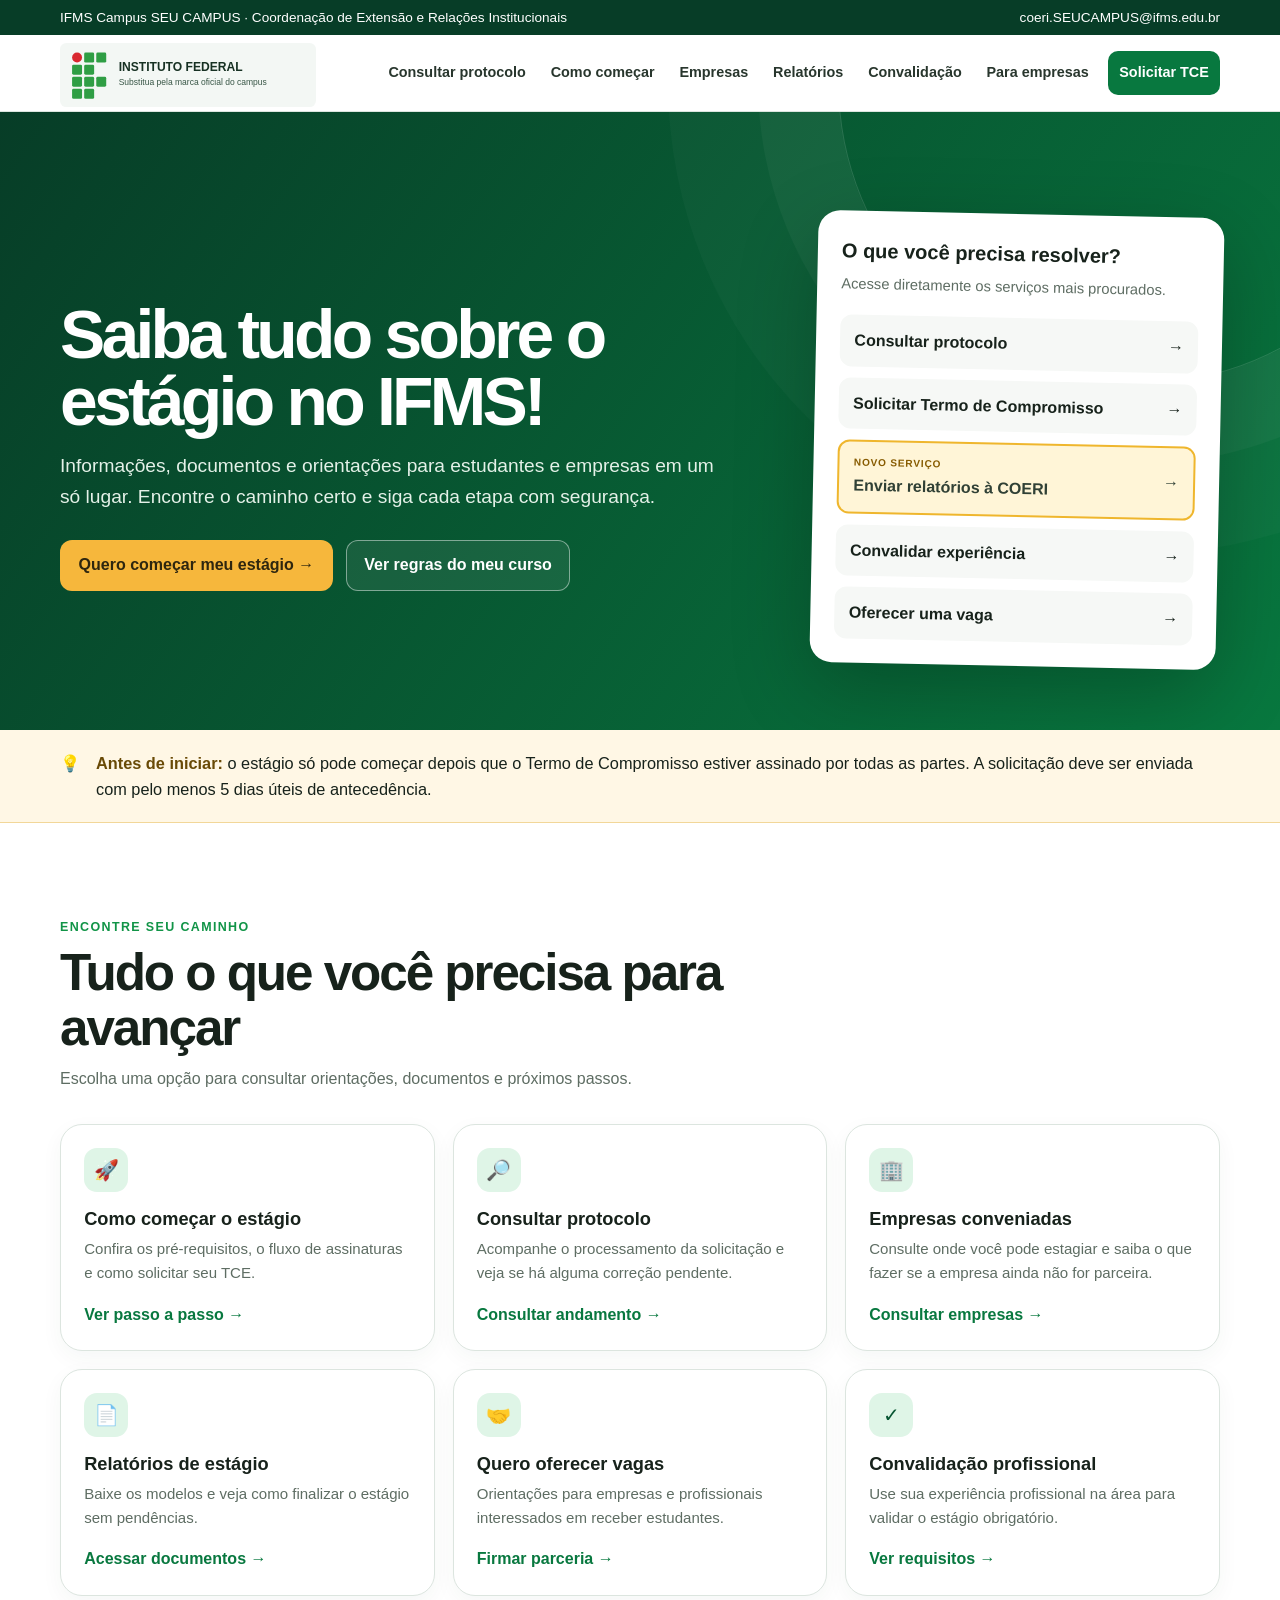
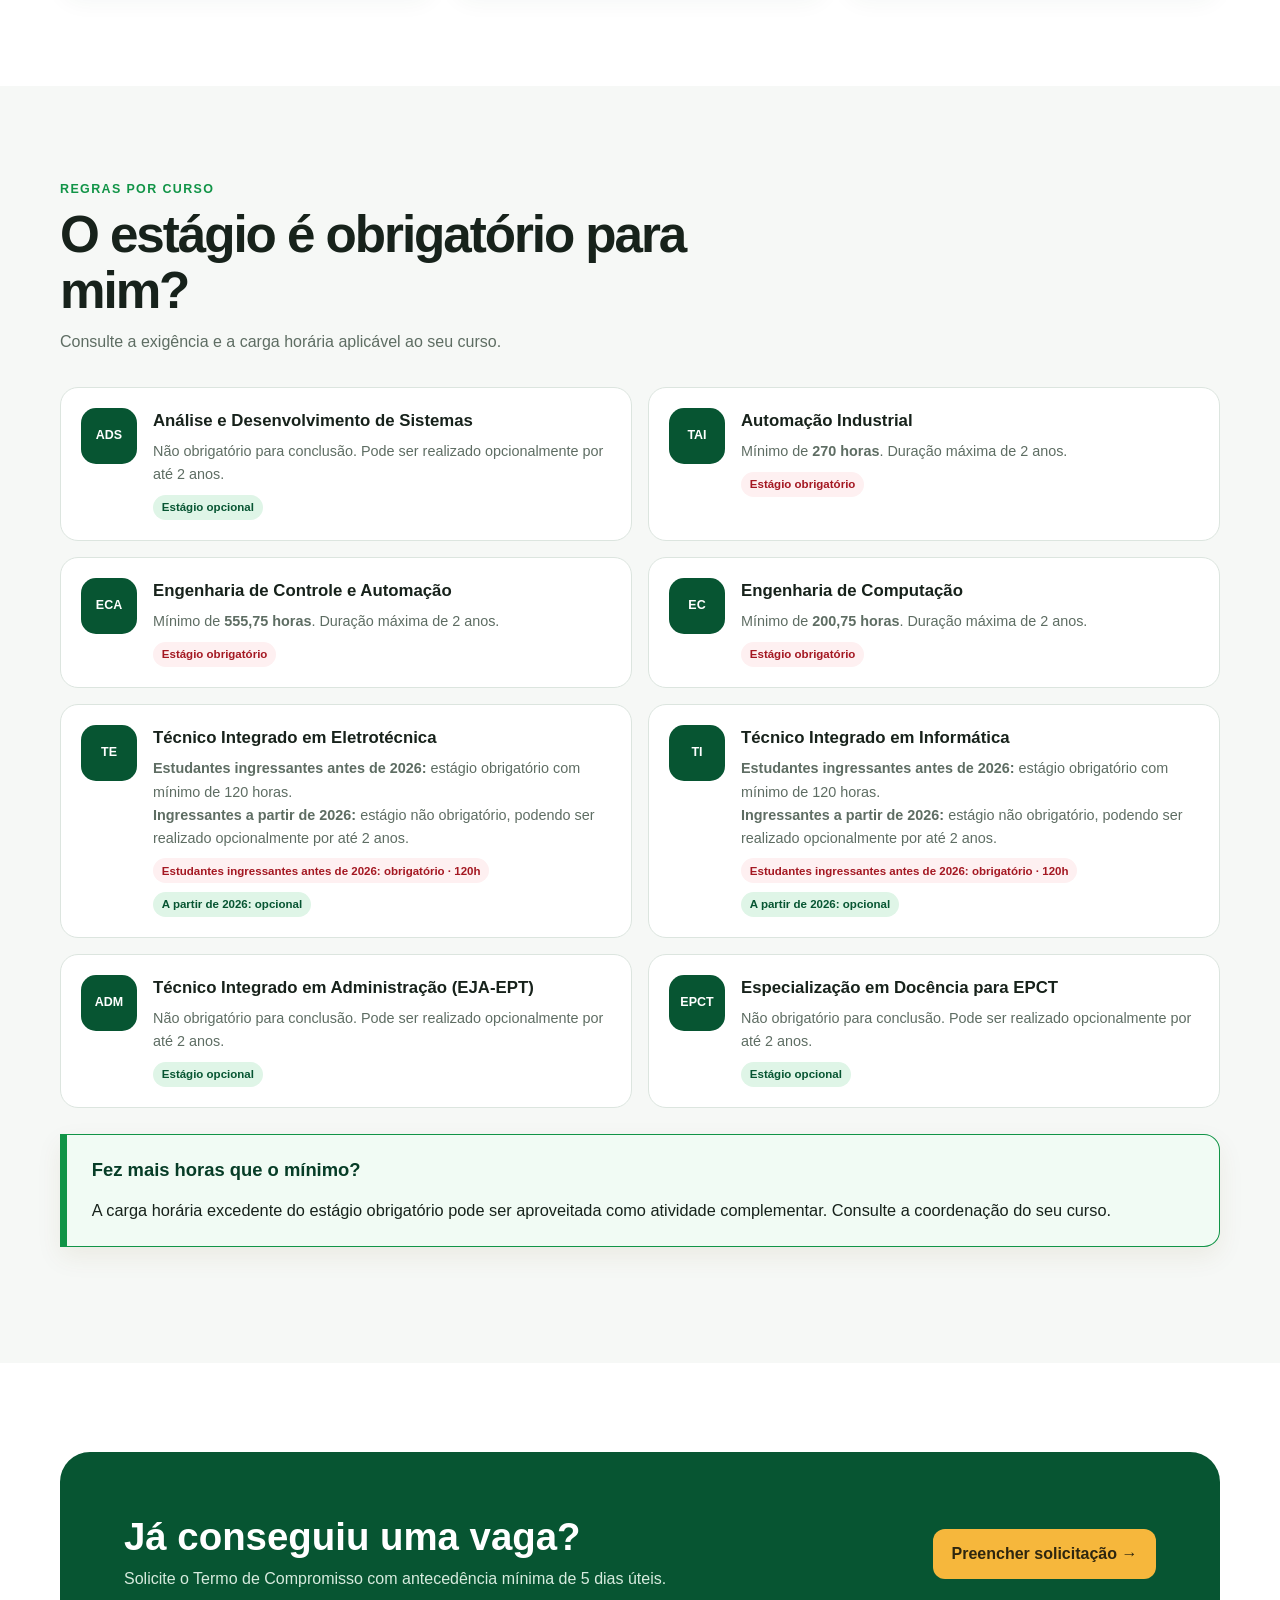
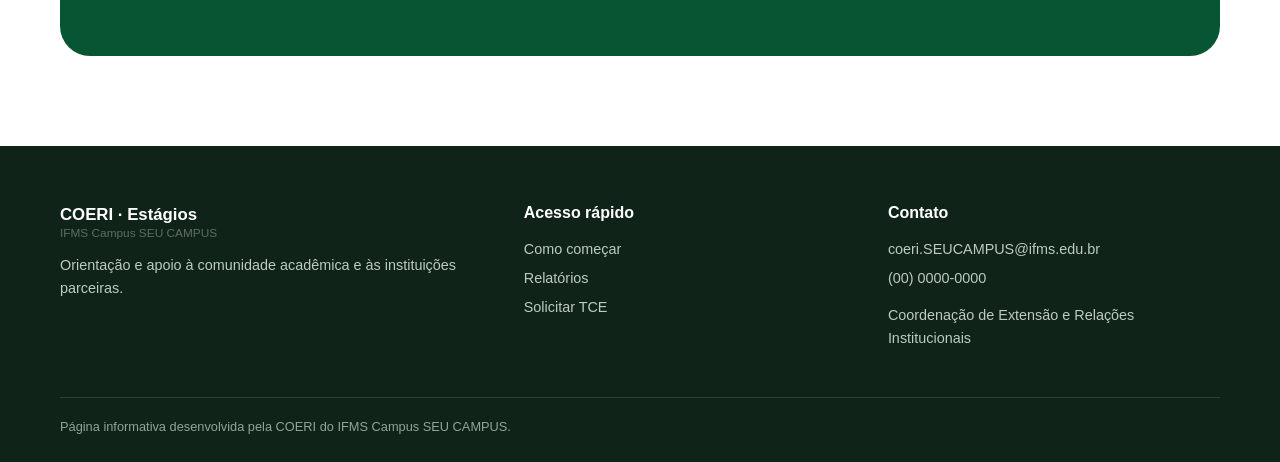
==== index.html @ 61000d0a "Cria modelo reutilizavel do portal de estagios" ====
<!doctype html><html lang="pt-BR"><head><script src="assets/campus-config.js"></script><script src="assets/campus-runtime.js" defer></script><meta charset="utf-8"><meta name="viewport" content="width=device-width,initial-scale=1"><meta name="description" content="Portal de estágios da COERI do IFMS Campus SEU CAMPUS."><title>Estágio no IFMS SUA CIDADE | COERI</title><link rel="stylesheet" href="assets/styles.css?v=20260724-4"></head><body>
<a class="skip-link" href="#conteudo">Ir para o conteúdo</a>
<div class="topbar"><div class="container"><span>IFMS Campus SEU CAMPUS · Coordenação de Extensão e Relações Institucionais</span><a href="mailto:coeri.SEUCAMPUS@ifms.edu.br">coeri.SEUCAMPUS@ifms.edu.br</a></div></div>
<header class="site-header"><div class="container nav-wrap"><a class="brand" href="./"><span class="brand-mark" aria-hidden="true"><i></i><i></i><i></i><i></i><i></i><i></i><i></i><i></i><i></i><i></i><i></i><i></i></span><span><strong>COERI · Estágios</strong><span>IFMS Campus SEU CAMPUS</span></span></a><button class="menu-btn" aria-expanded="false" aria-label="Abrir menu">Menu</button><nav class="nav-links" aria-label="Principal"><a href="consultar-protocolo">Consultar protocolo</a><a href="como-comecar">Como começar</a><a href="empresas">Empresas</a><a href="relatorios">Relatórios</a><a href="convalidacao">Convalidação</a><a href="para-empresas">Para empresas</a><a class="nav-cta" href="formulario-tce">Solicitar TCE</a></nav></div></header>
<main id="conteudo">
<section class="hero"><div class="container hero-grid"><div><h1>Saiba tudo sobre o estágio no IFMS!</h1><p>Informações, documentos e orientações para estudantes e empresas em um só lugar. Encontre o caminho certo e siga cada etapa com segurança.</p><div class="actions"><a class="btn btn-primary" href="como-comecar">Quero começar meu estágio →</a><a class="btn btn-secondary" href="#cursos">Ver regras do meu curso</a></div></div><aside class="hero-card"><h2>O que você precisa resolver?</h2><p>Acesse diretamente os serviços mais procurados.</p><div class="quick-list"><a href="consultar-protocolo"><span>Consultar protocolo</span><b>→</b></a><a href="formulario-tce"><span>Solicitar Termo de Compromisso</span><b>→</b></a><a class="quick-report-upload" href="enviar-relatorios"><span><small>Novo serviço</small>Enviar relatórios à COERI</span><b>→</b></a><a href="convalidacao"><span>Convalidar experiência</span><b>→</b></a><a href="para-empresas"><span>Oferecer uma vaga</span><b>→</b></a></div></aside></div></section>
<div class="notice-bar"><div class="container"><b>💡</b><div><strong>Antes de iniciar:</strong> o estágio só pode começar depois que o Termo de Compromisso estiver assinado por todas as partes. A solicitação deve ser enviada com pelo menos 5 dias úteis de antecedência.</div></div></div>
<section class="section"><div class="container"><div class="section-head"><span class="eyebrow">Encontre seu caminho</span><h2>Tudo o que você precisa para avançar</h2><p>Escolha uma opção para consultar orientações, documentos e próximos passos.</p></div><div class="card-grid">
<article class="card"><div class="card-icon">🚀</div><h3>Como começar o estágio</h3><p>Confira os pré-requisitos, o fluxo de assinaturas e como solicitar seu TCE.</p><a class="text-link" href="como-comecar">Ver passo a passo →</a></article>
<article class="card"><div class="card-icon">🔎</div><h3>Consultar protocolo</h3><p>Acompanhe o processamento da solicitação e veja se há alguma correção pendente.</p><a class="text-link" href="consultar-protocolo">Consultar andamento →</a></article>
<article class="card"><div class="card-icon">🏢</div><h3>Empresas conveniadas</h3><p>Consulte onde você pode estagiar e saiba o que fazer se a empresa ainda não for parceira.</p><a class="text-link" href="empresas">Consultar empresas →</a></article>
<article class="card"><div class="card-icon">📄</div><h3>Relatórios de estágio</h3><p>Baixe os modelos e veja como finalizar o estágio sem pendências.</p><a class="text-link" href="relatorios">Acessar documentos →</a></article>
<article class="card"><div class="card-icon">🤝</div><h3>Quero oferecer vagas</h3><p>Orientações para empresas e profissionais interessados em receber estudantes.</p><a class="text-link" href="para-empresas">Firmar parceria →</a></article>
<article class="card"><div class="card-icon">✓</div><h3>Convalidação profissional</h3><p>Use sua experiência profissional na área para validar o estágio obrigatório.</p><a class="text-link" href="convalidacao">Ver requisitos →</a></article>
</div></div></section>
<section class="section section-soft" id="cursos"><div class="container"><div class="section-head"><span class="eyebrow">Regras por curso</span><h2>O estágio é obrigatório para mim?</h2><p>Consulte a exigência e a carga horária aplicável ao seu curso.</p></div><div class="course-grid">
<article class="course optional"><div class="course-badge">ADS</div><div><h3>Análise e Desenvolvimento de Sistemas</h3><p>Não obrigatório para conclusão. Pode ser realizado opcionalmente por até 2 anos.</p><span class="tag optional">Estágio opcional</span></div></article>
<article class="course"><div class="course-badge">TAI</div><div><h3>Automação Industrial</h3><p>Mínimo de <strong>270 horas</strong>. Duração máxima de 2 anos.</p><span class="tag">Estágio obrigatório</span></div></article>
<article class="course"><div class="course-badge">ECA</div><div><h3>Engenharia de Controle e Automação</h3><p>Mínimo de <strong>555,75 horas</strong>. Duração máxima de 2 anos.</p><span class="tag">Estágio obrigatório</span></div></article>
<article class="course"><div class="course-badge">EC</div><div><h3>Engenharia de Computação</h3><p>Mínimo de <strong>200,75 horas</strong>. Duração máxima de 2 anos.</p><span class="tag">Estágio obrigatório</span></div></article>
<article class="course optional"><div class="course-badge">TE</div><div><h3>Técnico Integrado em Eletrotécnica</h3><p><strong>Estudantes ingressantes antes de 2026:</strong> estágio obrigatório com mínimo de 120 horas.<br><strong>Ingressantes a partir de 2026:</strong> estágio não obrigatório, podendo ser realizado opcionalmente por até 2 anos.</p><span class="tag">Estudantes ingressantes antes de 2026: obrigatório · 120h</span> <span class="tag optional">A partir de 2026: opcional</span></div></article>
<article class="course optional"><div class="course-badge">TI</div><div><h3>Técnico Integrado em Informática</h3><p><strong>Estudantes ingressantes antes de 2026:</strong> estágio obrigatório com mínimo de 120 horas.<br><strong>Ingressantes a partir de 2026:</strong> estágio não obrigatório, podendo ser realizado opcionalmente por até 2 anos.</p><span class="tag">Estudantes ingressantes antes de 2026: obrigatório · 120h</span> <span class="tag optional">A partir de 2026: opcional</span></div></article>
<article class="course optional"><div class="course-badge">ADM</div><div><h3>Técnico Integrado em Administração (EJA-EPT)</h3><p>Não obrigatório para conclusão. Pode ser realizado opcionalmente por até 2 anos.</p><span class="tag optional">Estágio opcional</span></div></article>
<article class="course optional"><div class="course-badge">EPCT</div><div><h3>Especialização em Docência para EPCT</h3><p>Não obrigatório para conclusão. Pode ser realizado opcionalmente por até 2 anos.</p><span class="tag optional">Estágio opcional</span></div></article>
</div><div class="callout green"><strong>Fez mais horas que o mínimo?</strong><p>A carga horária excedente do estágio obrigatório pode ser aproveitada como atividade complementar. Consulte a coordenação do seu curso.</p></div></div></section>
<section class="section"><div class="container"><div class="cta-band"><div><h2>Já conseguiu uma vaga?</h2><p>Solicite o Termo de Compromisso com antecedência mínima de 5 dias úteis.</p></div><a class="btn btn-primary" href="formulario-tce">Preencher solicitação →</a></div></div></section>
</main>
<footer class="site-footer"><div class="container"><div class="footer-grid"><div><a class="brand" href="./"><span><strong style="color:white">COERI · Estágios</strong><span>IFMS Campus SEU CAMPUS</span></span></a><p>Orientação e apoio à comunidade acadêmica e às instituições parceiras.</p></div><div><h3>Acesso rápido</h3><a href="como-comecar">Como começar</a><a href="relatorios">Relatórios</a><a href="formulario-tce">Solicitar TCE</a></div><div><h3>Contato</h3><a href="mailto:coeri.SEUCAMPUS@ifms.edu.br">coeri.SEUCAMPUS@ifms.edu.br</a><a href="tel:+550000000000">(00) 0000-0000</a><p>Coordenação de Extensão e Relações Institucionais</p></div></div><div class="footer-bottom">Página informativa desenvolvida pela COERI do IFMS Campus SEU CAMPUS.</div></div></footer><script src="assets/main.js"></script></body></html>
---- assets/styles.css ----
:root {
  --green-950: #073d27;
  --green-900: #075532;
  --green-800: #08783f;
  --green-700: #119447;
  --green-100: #dff5e7;
  --green-50: #f1fbf4;
  --red: #d6262f;
  --amber: #f6b73c;
  --ink: #17221b;
  --muted: #5e6d63;
  --line: #dce5df;
  --paper: #ffffff;
  --soft: #f6f8f6;
  --shadow: 0 16px 45px rgba(7, 61, 39, .11);
  --radius: 22px;
}

* { box-sizing: border-box; }
html { scroll-behavior: smooth; }
body {
  margin: 0;
  color: var(--ink);
  background: var(--paper);
  font-family: Inter, "Segoe UI", Arial, sans-serif;
  line-height: 1.6;
}
a { color: inherit; }
img { max-width: 100%; }
button, input, select, textarea { font: inherit; }
p, li, a, strong, span { overflow-wrap: break-word; }

.skip-link { position: absolute; left: -999px; top: 0; }
.skip-link:focus { left: 1rem; top: 1rem; z-index: 999; background: #fff; padding: .7rem 1rem; }
.container { width: min(1160px, calc(100% - 2rem)); margin-inline: auto; }

.topbar { background: var(--green-950); color: #fff; font-size: .85rem; }
.topbar .container { min-height: 35px; display: flex; align-items: center; justify-content: space-between; gap: 1rem; }
.topbar a { color: #fff; text-decoration: none; }
.site-header { position: sticky; top: 0; z-index: 30; background: rgba(255,255,255,.96); border-bottom: 1px solid var(--line); backdrop-filter: blur(14px); }
.nav-wrap { min-height: 76px; display: flex; align-items: center; justify-content: space-between; gap: 1.5rem; }
.brand { display: flex; align-items: center; gap: .75rem; text-decoration: none; line-height: 1.05; }
.brand-mark { width: 39px; height: 47px; display: grid; grid-template-columns: repeat(3, 10px); grid-auto-rows: 10px; gap: 3px; flex: 0 0 auto; }
.brand-mark i { display:block; width:10px; height:10px; border-radius:2px; background:var(--green-700); }
.brand-mark i:first-child { border-radius:50%; background:var(--red); }
.brand-mark i:nth-child(2),.brand-mark i:nth-child(3),.brand-mark i:nth-child(6),.brand-mark i:nth-child(8),.brand-mark i:nth-child(9),.brand-mark i:nth-child(11),.brand-mark i:nth-child(12) { visibility:hidden; }
.brand strong { display:block; color:var(--green-900); font-size:1.05rem; }
.brand span { display:block; color:var(--muted); font-size:.74rem; margin-top:.25rem; }
.site-header .brand-mark {
  width: 270px;
  height: 64px;
  display: block;
  background: url("logo-campus.svg") center left / contain no-repeat;
}
.site-header .brand-mark i { display:none; }
.site-header .brand > span:not(.brand-mark) { display:none; }
.nav-links { display:flex; align-items:center; gap:.15rem; }
.nav-links a { text-decoration:none; color:#28362d; font-size:.9rem; font-weight:650; padding:.65rem .7rem; border-radius:10px; }
.nav-links a:hover,.nav-links a[aria-current="page"] { color:var(--green-800); background:var(--green-50); }
.nav-links .nav-cta { background:var(--green-800); color:#fff; margin-left:.35rem; }
.nav-links .nav-cta:hover { background:var(--green-900); color:#fff; }
.menu-btn { display:none; border:0; background:var(--green-50); color:var(--green-900); padding:.6rem .75rem; border-radius:10px; font-weight:750; }

.hero { position:relative; overflow:hidden; background:linear-gradient(125deg, var(--green-950), var(--green-800)); color:#fff; padding:clamp(4.7rem,8vw,8rem) 0 4rem; }
.hero:before { content:""; position:absolute; width:600px; height:600px; border:1px solid rgba(255,255,255,.14); border-radius:50%; right:-160px; top:-330px; box-shadow:0 0 0 80px rgba(255,255,255,.035),0 0 0 170px rgba(255,255,255,.025); }
.hero-grid { position:relative; display:grid; grid-template-columns:minmax(0,1.25fr) minmax(280px,.75fr); gap:clamp(2rem,6vw,5rem); align-items:center; }
.eyebrow { display:inline-flex; align-items:center; gap:.5rem; font-size:.78rem; text-transform:uppercase; letter-spacing:.11em; font-weight:800; color:var(--green-700); }
.hero .eyebrow { color:#b9f3cd; }
.hero h1 { max-width:790px; margin:.7rem 0 1rem; font-size:clamp(2.5rem,5.3vw,5.1rem); line-height:.99; letter-spacing:-.055em; }
.hero p { max-width:690px; margin:0; color:#e4f1e8; font-size:clamp(1rem,1.5vw,1.22rem); }
.actions { display:flex; flex-wrap:wrap; gap:.8rem; margin-top:1.7rem; }
.btn { display:inline-flex; align-items:center; justify-content:center; gap:.5rem; min-height:48px; max-width:100%; padding:.72rem 1.1rem; border:1px solid transparent; border-radius:12px; text-align:center; white-space:normal; text-decoration:none; font-weight:800; cursor:pointer; }
.btn-primary { background:var(--amber); color:#2e260f; }
.btn-primary:hover { background:#ffc95c; }
.btn-secondary { color:#fff; border-color:rgba(255,255,255,.45); background:rgba(255,255,255,.07); }
.btn-green { background:var(--green-800); color:#fff; }
.hero-card { position:relative; background:#fff; color:var(--ink); padding:1.5rem; border-radius:var(--radius); box-shadow:0 25px 80px rgba(0,0,0,.24); transform:rotate(1.2deg); }
.hero-card h2 { font-size:1.25rem; margin:0 0 .35rem; }
.hero-card p { color:var(--muted); font-size:.92rem; }
.quick-list { display:grid; gap:.7rem; margin-top:1.2rem; }
.quick-list a { display:flex; align-items:center; justify-content:space-between; gap:1rem; padding:.8rem .9rem; background:var(--soft); border-radius:12px; text-decoration:none; font-weight:700; }
.quick-list a:hover { background:var(--green-100); }
.quick-list a.quick-report-upload { border:2px solid #efb62d; background:#fff5d7; color:#304035; }
.quick-list a.quick-report-upload:hover { background:#ffe9a8; }
.quick-report-upload small { display:block; margin-bottom:.15rem; color:#875b00; font-size:.63rem; font-weight:900; letter-spacing:.08em; text-transform:uppercase; }

.notice-bar { background:#fff7e5; border-bottom:1px solid #f2d799; }
.notice-bar .container { display:flex; gap:1rem; align-items:flex-start; padding-top:1.25rem; padding-bottom:1.25rem; font-size:1.02rem; }
.notice-bar strong { color:#694a06; }
.section { padding:clamp(3.8rem,7vw,6.5rem) 0; }
.section-soft { background:var(--soft); }
.section-head { max-width:750px; margin-bottom:2rem; }
.section-head h2,.content h1 { margin:.4rem 0 .7rem; font-size:clamp(2rem,4vw,3.35rem); line-height:1.08; letter-spacing:-.04em; }
.section-head p { color:var(--muted); margin:0; }
.card-grid { display:grid; grid-template-columns:repeat(3,1fr); gap:1.1rem; }
.card { border:1px solid var(--line); background:#fff; border-radius:var(--radius); padding:1.45rem; box-shadow:0 7px 22px rgba(7,61,39,.045); }
.card:hover { transform:translateY(-3px); box-shadow:var(--shadow); transition:.2s ease; }
.card-icon { width:44px; height:44px; display:grid; place-items:center; border-radius:13px; background:var(--green-100); color:var(--green-900); font-size:1.25rem; }
.card h3 { margin:1rem 0 .4rem; font-size:1.14rem; line-height:1.25; }
.card p { color:var(--muted); font-size:.94rem; margin:0 0 1rem; }
.text-link { color:var(--green-800); font-weight:800; text-decoration:none; }

.course-grid { display:grid; grid-template-columns:repeat(2,1fr); gap:1rem; }
.course { display:grid; grid-template-columns:auto 1fr; gap:1rem; border:1px solid var(--line); border-radius:18px; padding:1.25rem; background:#fff; }
.course-badge { min-width:56px; height:56px; padding:0 .45rem; border-radius:15px; display:grid; place-items:center; background:var(--green-900); color:#fff; font-weight:900; font-size:.78rem; }
.course.optional .course-badge { background:var(--green-900); color:#fff; }
.course h3 { margin:0 0 .35rem; font-size:1.05rem; }
.course p { margin:0; color:var(--muted); font-size:.9rem; }
.tag { display:inline-block; padding:.2rem .55rem; border-radius:99px; background:#fef0f1; color:#a41822; font-size:.72rem; font-weight:800; margin-top:.55rem; }
.tag.optional { background:var(--green-100); color:var(--green-900); }

.cta-band { background:var(--green-900); color:#fff; border-radius:30px; padding:clamp(2rem,5vw,4rem); display:flex; justify-content:space-between; align-items:center; gap:2rem; }
.cta-band h2 { margin:0 0 .5rem; font-size:clamp(1.8rem,3vw,2.7rem); line-height:1.1; }
.cta-band p { margin:0; color:#d7ebde; }

.page-hero { background:linear-gradient(135deg,var(--green-950),var(--green-800)); color:#fff; padding:4.5rem 0 3.8rem; }
.page-hero .breadcrumbs { font-size:.85rem; color:#c8e8d2; margin-bottom:1rem; }
.page-hero .breadcrumbs a { text-decoration:none; }
.page-hero h1 { max-width:850px; font-size:clamp(2.3rem,5vw,4.4rem); line-height:1.02; letter-spacing:-.045em; margin:0 0 1rem; }
.page-hero p { max-width:760px; color:#e2efe6; font-size:1.08rem; margin:0; }
.content-layout { display:grid; grid-template-columns:minmax(0,1fr) 280px; gap:3rem; align-items:start; }
.content-layout > *,.content { min-width:0; }
.content h2 { font-size:1.75rem; line-height:1.2; margin:2.5rem 0 .8rem; letter-spacing:-.025em; }
.content h2:first-child { margin-top:0; }
.content h3 { margin:1.7rem 0 .5rem; }
.content p,.content li { color:#3f4e44; }
.content a:not(.btn) { color:var(--green-800); font-weight:750; }
.content li + li { margin-top:.45rem; }
.side-nav { position:sticky; top:100px; border:1px solid var(--line); border-radius:18px; padding:1rem; }
.side-nav strong { display:block; padding:.3rem .5rem .65rem; }
.side-nav a { display:block; padding:.6rem .65rem; border-radius:9px; text-decoration:none; color:var(--muted); font-size:.9rem; }
.side-nav a:hover { background:var(--green-50); color:var(--green-800); }
.side-nav a.btn-green { display:flex; margin-bottom:.45rem; padding:.72rem .75rem; background:var(--green-800); color:#fff; font-weight:850; }
.side-nav a.btn-green:hover { background:var(--green-950); color:#fff; }
.reports-page .page-hero { padding:3.2rem 0 2.8rem; }
.reports-page .page-hero h1 { font-size:clamp(2.3rem,4vw,3.5rem); }
.reports-page main>.section { padding:3.5rem 0 4.5rem; }
.report-process-highlight { padding:1.25rem 0; border-bottom:1px solid var(--line); background:var(--soft); }
.report-process-grid { display:grid; grid-template-columns:repeat(2,minmax(0,1fr)); gap:1rem; }
.report-process-card { display:grid; grid-template-columns:auto minmax(0,1fr); align-items:center; gap:.9rem; padding:1rem 1.15rem; border:1px solid var(--line); border-radius:14px; background:#fff; color:var(--ink); text-decoration:none; transition:.18s ease; }
.report-process-card:hover { border-color:#83b597; box-shadow:0 8px 20px rgba(16,59,36,.07); }
.report-process-card.download-step { border-left:5px solid var(--amber); }
.report-process-card.upload-step { border-left:5px solid var(--green-800); }
.report-process-number { width:38px; height:38px; display:grid; place-items:center; border-radius:50%; background:var(--amber); color:#3e310c; font-size:1rem; font-weight:950; }
.upload-step .report-process-number { background:var(--green-800); color:#fff; }
.report-process-card h2 { margin:.1rem 0 .2rem; font-size:1.2rem; }
.report-process-card p { margin:0; color:#526158; font-size:.9rem; }
.document-section-heading { margin-bottom:1rem; }
.document-section-heading h2 { margin:.25rem 0 .3rem!important; font-size:clamp(1.7rem,3vw,2.3rem); }
.document-section-heading p { margin:0; }
.download-help { margin:0 0 1.5rem; padding:.85rem 1rem; border:1px solid #cbd9cf; border-radius:12px; background:#f7faf8; }
.download-help summary { color:var(--green-900); font-weight:800; cursor:pointer; }
.download-help ol { margin:.7rem 0 0; padding-left:1.25rem; }
.download-help li { color:#35483b; }
.download-card.featured-download { display:grid; grid-template-columns:52px minmax(0,1fr) auto; align-items:center; justify-content:initial; min-height:92px; border:1px solid #c9d8ce; border-left:5px solid var(--amber); background:#fff; box-shadow:0 5px 15px rgba(20,58,37,.045); }
.featured-download>div:nth-child(2) { width:100%; min-width:0; justify-self:stretch; text-align:left; }
.download-card-icon { width:42px; height:42px; display:grid; place-items:center; border-radius:11px; background:#fff1c5; color:#745100; font-size:1.3rem; font-weight:950; }
.featured-download strong { font-size:1.05rem; }
.download-action { background:var(--green-900); color:#fff; }
.download-action:hover { background:#034725; color:#fff; }
@media(max-width:760px){.report-process-grid{grid-template-columns:1fr}.download-card.featured-download{grid-template-columns:52px minmax(0,1fr)}.featured-download .download-action{grid-column:1/-1;width:100%}}
@media(max-width:430px){.report-process-card{grid-template-columns:auto minmax(0,1fr)}.download-card.featured-download{grid-template-columns:1fr}.featured-download .download-action{grid-column:auto}}
.callout { border:1px solid #efd18b; border-left:7px solid var(--amber); background:#fff8e7; border-radius:0 16px 16px 0; padding:1.45rem 1.55rem; margin:1.6rem 0; box-shadow:0 10px 26px rgba(104,74,6,.08); font-size:1.02rem; }
.callout > strong:first-child { display:block; color:#5e4308; font-size:1.15rem; line-height:1.25; margin-bottom:.35rem; }
.callout.green { border-color:var(--green-700); background:var(--green-50); }
.callout.green > strong:first-child { color:var(--green-950); }
.callout.red { border-color:var(--red); background:#fff1f1; box-shadow:0 10px 26px rgba(214,38,47,.09); }
.callout.red > strong:first-child { color:#971821; }
.callout p:first-child { margin-top:0; }.callout p:last-child { margin-bottom:0; }
.steps { list-style:none; padding:0; counter-reset:step; }
.steps li { position:relative; padding:0 0 1.6rem 3.7rem; counter-increment:step; }
.steps li:before { content:counter(step); position:absolute; left:0; top:-.1rem; width:40px; height:40px; display:grid; place-items:center; border-radius:50%; background:var(--green-800); color:#fff; font-weight:900; }
.steps li:not(:last-child):after { content:""; position:absolute; left:19px; top:42px; bottom:4px; border-left:2px dashed var(--line); }
.advisor-grid { display:grid; grid-template-columns:repeat(2,1fr); gap:.8rem; margin:1rem 0; }
.advisor { border:1px solid var(--line); border-radius:14px; padding:1rem; background:#fff; }
.advisor strong { display:block; color:var(--green-950); line-height:1.25; }
.advisor span { display:block; color:var(--muted); font-size:.84rem; margin-top:.3rem; }
.download-card { display:flex; align-items:center; justify-content:space-between; gap:1rem; border:1px solid var(--line); border-radius:16px; padding:1rem 1.2rem; margin:.8rem 0; background:#fff; }
.download-card span { display:block; color:var(--muted); font-size:.85rem; }
.table-wrap { width:100%; max-width:100%; overflow-x:auto; border:1px solid var(--line); border-radius:16px; -webkit-overflow-scrolling:touch; }
table { width:100%; border-collapse:collapse; min-width:650px; }
th,td { padding:1rem; text-align:left; vertical-align:top; border-bottom:1px solid var(--line); }
th { background:var(--green-50); color:var(--green-950); }
tr:last-child td { border-bottom:0; }

.form-shell { max-width:900px; margin:auto; }
.form-intro { margin-bottom:1.5rem; }
.form-section { border:1px solid var(--line); border-radius:20px; padding:clamp(1.1rem,3vw,2rem); margin:1rem 0; background:#fff; }
.form-section legend { padding:0 .5rem; font-weight:900; color:var(--green-900); font-size:1.14rem; }
.form-grid { display:grid; grid-template-columns:repeat(2,1fr); gap:1rem; }
.field { display:flex; flex-direction:column; gap:.35rem; }
.field.full { grid-column:1/-1; }
.field label,.group-label { font-size:.9rem; font-weight:750; }
.required { color:var(--red); }
input,select,textarea { width:100%; border:1px solid #bdcbc2; border-radius:10px; padding:.75rem .85rem; background:#fff; color:var(--ink); }
input:focus,select:focus,textarea:focus { outline:3px solid rgba(17,148,71,.17); border-color:var(--green-700); }
textarea { min-height:120px; resize:vertical; }
.hint { color:var(--muted); font-size:.8rem; }
.choice-row { display:flex; flex-wrap:wrap; gap:.65rem; }
.choice { display:flex; align-items:flex-start; gap:.55rem; border:1px solid var(--line); border-radius:10px; padding:.7rem .8rem; cursor:pointer; flex:1; min-width:180px; }
.choice input { width:auto; margin-top:.25rem; }
.choice span { font-size:.88rem; }
.conditional[hidden] { display:none; }
.checks { display:grid; gap:.8rem; }
.check { display:flex; align-items:flex-start; gap:.7rem; padding:1rem; border:1px solid var(--line); border-radius:12px; }
.check input { width:auto; margin-top:.3rem; }
.counter { text-align:right; font-size:.78rem; color:var(--muted); }
.form-actions { display:flex; align-items:center; gap:1rem; margin-top:1.5rem; }
.privacy { font-size:.82rem; color:var(--muted); }
.form-open-action { justify-content:center; margin:1.5rem 0; }
.form-embed-wrap { overflow:hidden; border:1px solid var(--line); border-radius:20px; background:#fff; box-shadow:var(--shadow); }
.form-embed { display:block; width:100%; height:1900px; border:0; background:#fff; }
.form-choice-title { text-align:center; margin:2.5rem 0 .25rem; font-size:clamp(1.6rem,3vw,2.2rem); }
.form-choice-intro { text-align:center; color:var(--muted); margin:0 0 1.4rem; }
.form-choice-grid { display:grid; grid-template-columns:repeat(2,1fr); gap:1rem; }
.form-choice-card { display:flex; flex-direction:column; align-items:flex-start; border:1px solid var(--line); border-radius:20px; padding:1.5rem; background:#fff; box-shadow:0 8px 26px rgba(7,61,39,.06); }
.form-choice-card h3 { margin:1rem 0 .35rem; font-size:1.3rem; }
.form-choice-card p { color:var(--muted); margin:0 0 1.3rem; flex:1; }
.form-choice-help { text-align:center; margin-top:1.2rem; }

.site-footer { background:#102319; color:#d7e3da; padding:3.4rem 0 1.5rem; margin-top:0; }
.footer-grid { display:grid; grid-template-columns:1.3fr 1fr 1fr; gap:2rem; }
.site-footer h3 { color:#fff; font-size:1rem; margin:0 0 .8rem; }
.site-footer p,.site-footer a { color:#bdcbc1; font-size:.9rem; }
.site-footer a { display:block; margin:.35rem 0; text-decoration:none; }
.footer-bottom { border-top:1px solid rgba(255,255,255,.12); margin-top:2rem; padding-top:1.2rem; font-size:.8rem; color:#91a499; }

@media (max-width: 960px) {
  .menu-btn { display:block; }
  .nav-links { display:none; position:absolute; top:76px; left:0; right:0; background:#fff; padding:1rem; border-bottom:1px solid var(--line); box-shadow:var(--shadow); flex-direction:column; align-items:stretch; }
  .nav-links.open { display:flex; }
  .nav-links .nav-cta { margin-left:0; text-align:center; }
  .hero-grid,.content-layout { grid-template-columns:1fr; }
  .hero-card { max-width:620px; transform:none; }
  .side-nav { display:none; }
  .card-grid { grid-template-columns:repeat(2,1fr); }
}
@media (max-width: 1100px) {
  .menu-btn { display:block; }
  .nav-links { display:none; position:absolute; top:76px; left:0; right:0; background:#fff; padding:1rem; border-bottom:1px solid var(--line); box-shadow:var(--shadow); flex-direction:column; align-items:stretch; }
  .nav-links.open { display:flex; }
  .nav-links .nav-cta { margin-left:0; text-align:center; }
}
@media (max-width: 650px) {
  .topbar .container span { display:none; }
  .brand span { max-width:195px; white-space:nowrap; overflow:hidden; text-overflow:ellipsis; }
  .hero { padding-top:3.6rem; padding-bottom:3rem; }
  .page-hero { padding:3.2rem 0 3rem; }
  .page-hero h1 { font-size:clamp(2rem,10vw,2.45rem); overflow-wrap:anywhere; }
  .section { padding:3.2rem 0; }
  .card-grid,.course-grid,.form-grid,.footer-grid,.advisor-grid,.form-choice-grid { grid-template-columns:1fr; }
  .site-header .brand-mark { width:220px; height:58px; }
  .field.full { grid-column:auto; }
  .cta-band,.download-card { align-items:flex-start; flex-direction:column; }
  .download-card .btn,.form-choice-card .btn { width:100%; }
  .actions { width:100%; }
  .actions > .btn { width:100%; }
  .content ul,.content ol:not(.steps) { padding-left:1.3rem; }
  .steps li { padding-left:3.2rem; }
  .callout { padding:1.2rem 1.1rem; }
  .table-wrap { margin-inline:0; }
  th,td { padding:.8rem; }
  .table-wrap table { min-width:0; }
  .table-wrap thead { display:none; }
  .table-wrap tbody,.table-wrap tr,.table-wrap td { display:block; width:100%; }
  .table-wrap tr { padding:.85rem; border-bottom:1px solid var(--line); }
  .table-wrap tr:last-child { border-bottom:0; }
  .table-wrap td { padding:.3rem .2rem; border:0; }
  .table-wrap td:first-child { color:var(--green-950); font-size:1.02rem; }
  .choice { min-width:100%; }
  .form-embed { height:2100px; }
}

@media (max-width: 390px) {
  .container { width:min(100% - 1.4rem,1160px); }
  .topbar .container { justify-content:center; }
  .nav-wrap { gap:.55rem; }
  .site-header .brand-mark { width:195px; height:56px; }
  .menu-btn { padding:.55rem .65rem; }
  .hero h1 { font-size:clamp(2.25rem,12vw,2.7rem); }
  .hero-card,.card,.form-choice-card { padding:1.2rem; }
  .course { grid-template-columns:1fr; }
  .course-badge { width:56px; }
  .tag { margin-bottom:.3rem; }
}

@media print {
  .topbar,.site-header,.site-footer,.side-nav,.actions { display:none; }
  .page-hero { background:#fff; color:#000; padding:1rem 0; }
  .page-hero p,.page-hero .breadcrumbs { color:#333; }
  .section { padding:1rem 0; }
}
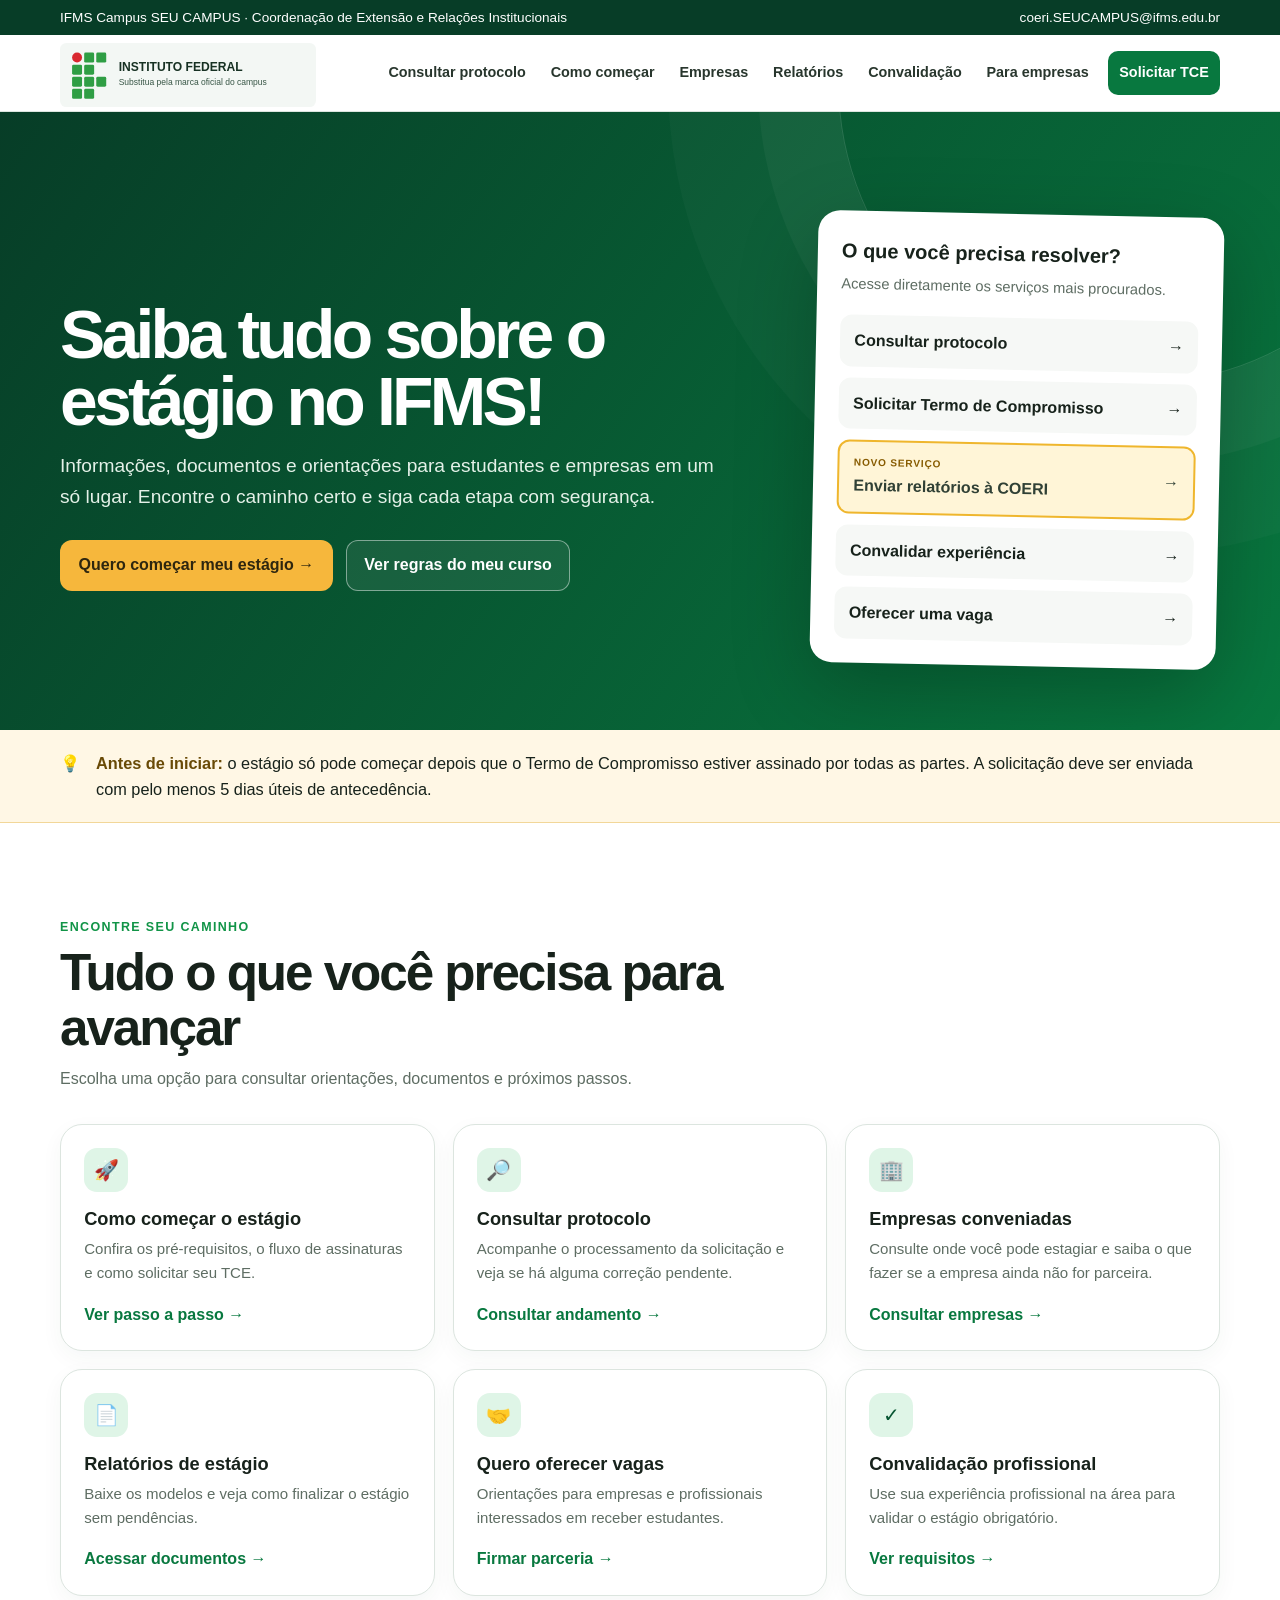
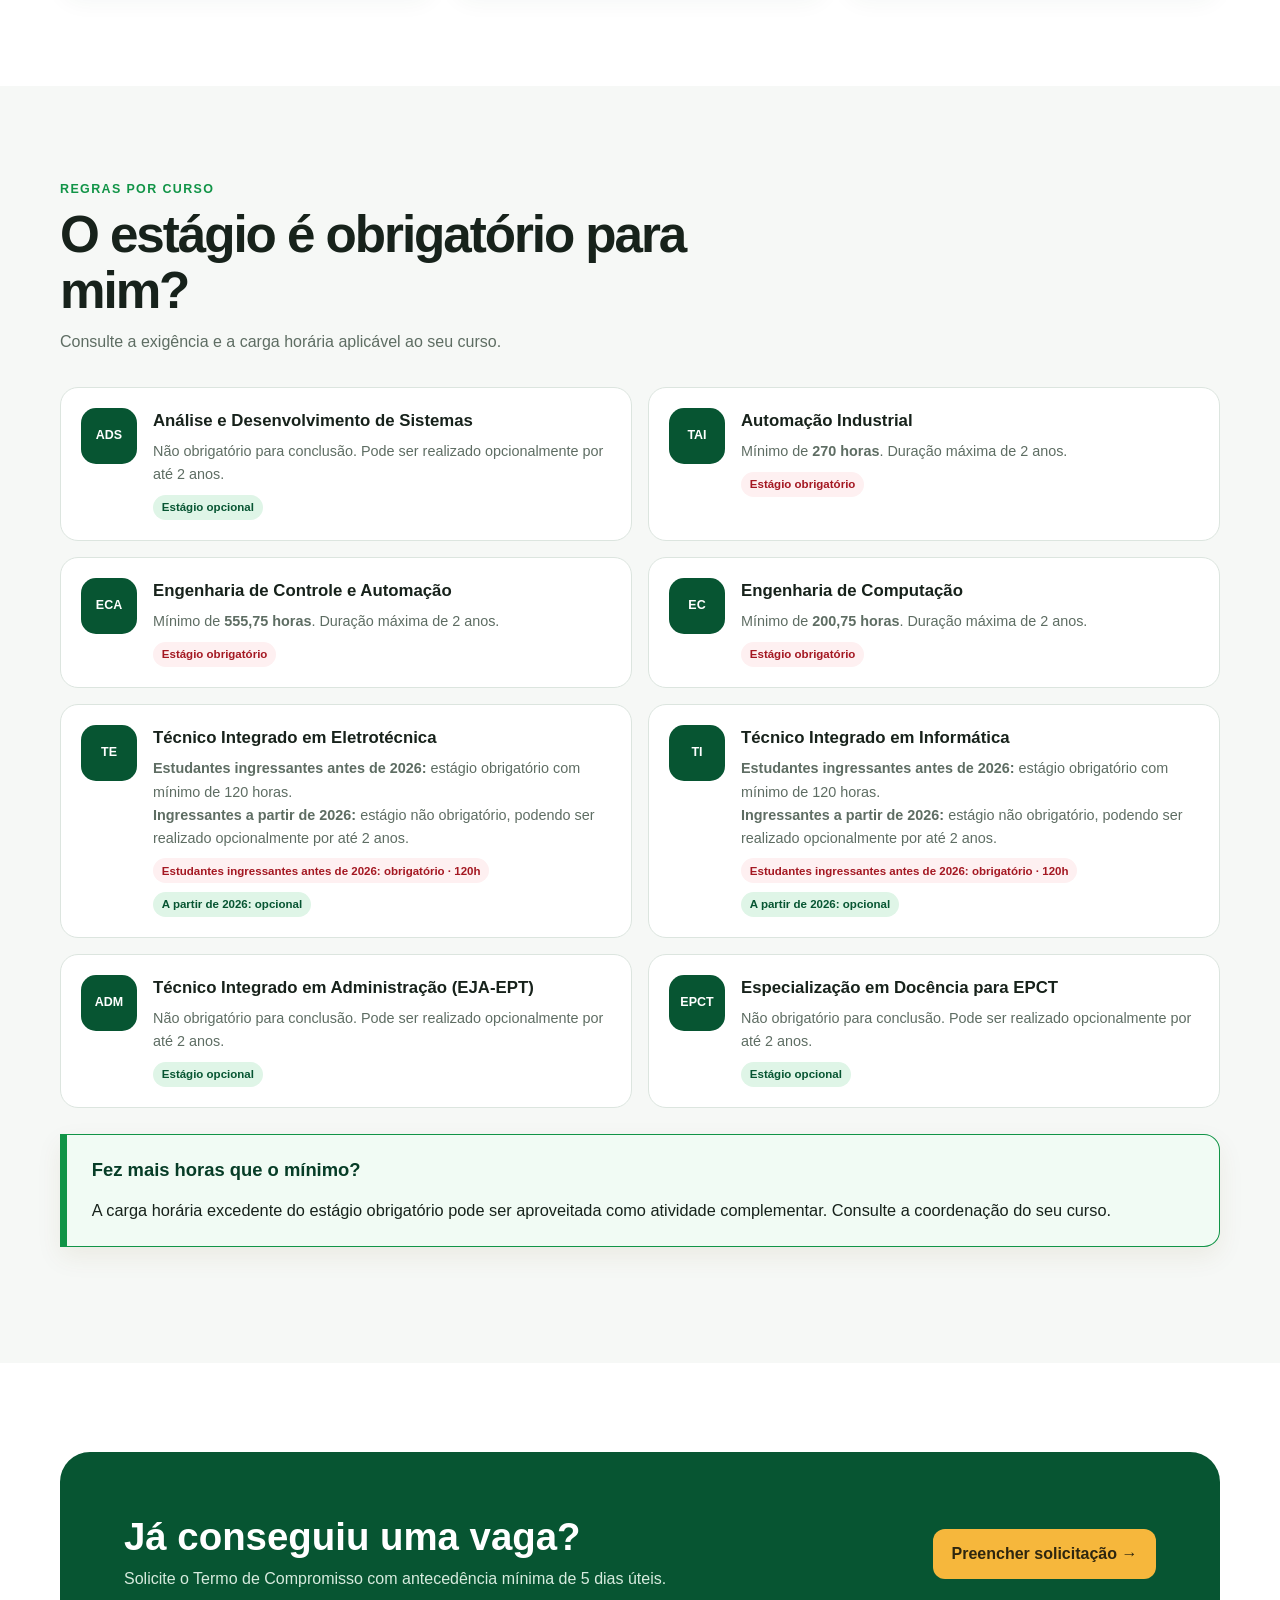
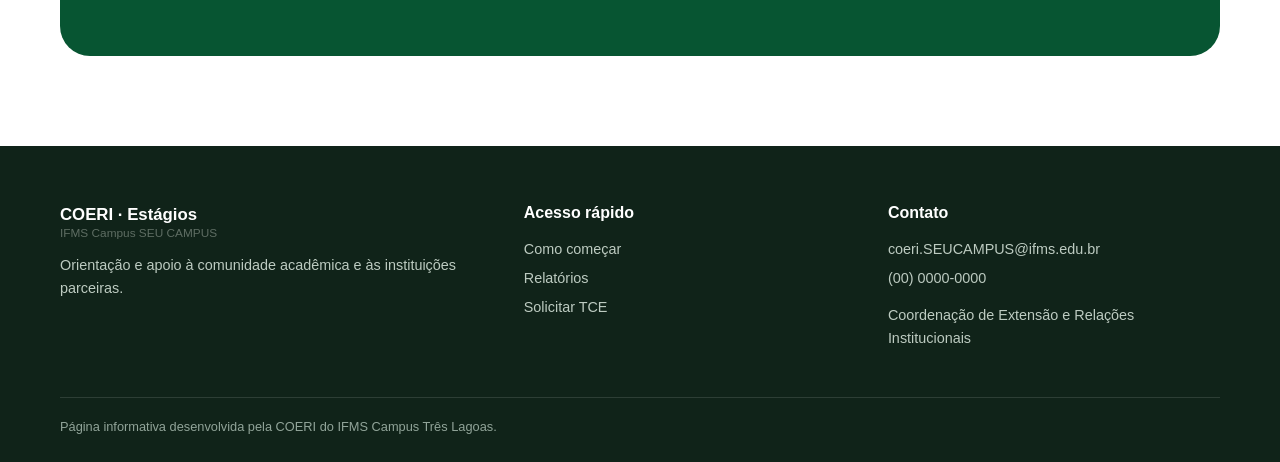
==== commit 8dc12202: "Atualiza template do portal de estagios" ====
--- a/index.html
+++ b/index.html
@@ -25,4 +25,4 @@
 </div><div class="callout green"><strong>Fez mais horas que o mínimo?</strong><p>A carga horária excedente do estágio obrigatório pode ser aproveitada como atividade complementar. Consulte a coordenação do seu curso.</p></div></div></section>
 <section class="section"><div class="container"><div class="cta-band"><div><h2>Já conseguiu uma vaga?</h2><p>Solicite o Termo de Compromisso com antecedência mínima de 5 dias úteis.</p></div><a class="btn btn-primary" href="formulario-tce">Preencher solicitação →</a></div></div></section>
 </main>
-<footer class="site-footer"><div class="container"><div class="footer-grid"><div><a class="brand" href="./"><span><strong style="color:white">COERI · Estágios</strong><span>IFMS Campus SEU CAMPUS</span></span></a><p>Orientação e apoio à comunidade acadêmica e às instituições parceiras.</p></div><div><h3>Acesso rápido</h3><a href="como-comecar">Como começar</a><a href="relatorios">Relatórios</a><a href="formulario-tce">Solicitar TCE</a></div><div><h3>Contato</h3><a href="mailto:coeri.SEUCAMPUS@ifms.edu.br">coeri.SEUCAMPUS@ifms.edu.br</a><a href="tel:+550000000000">(00) 0000-0000</a><p>Coordenação de Extensão e Relações Institucionais</p></div></div><div class="footer-bottom">Página informativa desenvolvida pela COERI do IFMS Campus SEU CAMPUS.</div></div></footer><script src="assets/main.js"></script></body></html>
+<footer class="site-footer"><div class="container"><div class="footer-grid"><div><a class="brand" href="./"><span><strong style="color:white">COERI · Estágios</strong><span>IFMS Campus SEU CAMPUS</span></span></a><p>Orientação e apoio à comunidade acadêmica e às instituições parceiras.</p></div><div><h3>Acesso rápido</h3><a href="como-comecar">Como começar</a><a href="relatorios">Relatórios</a><a href="formulario-tce">Solicitar TCE</a></div><div><h3>Contato</h3><a href="mailto:coeri.SEUCAMPUS@ifms.edu.br">coeri.SEUCAMPUS@ifms.edu.br</a><a href="tel:+550000000000">(00) 0000-0000</a><p>Coordenação de Extensão e Relações Institucionais</p></div></div><div class="footer-bottom">Página informativa desenvolvida pela COERI do IFMS Campus Três Lagoas.</div></div></footer><script src="assets/main.js"></script></body></html>
